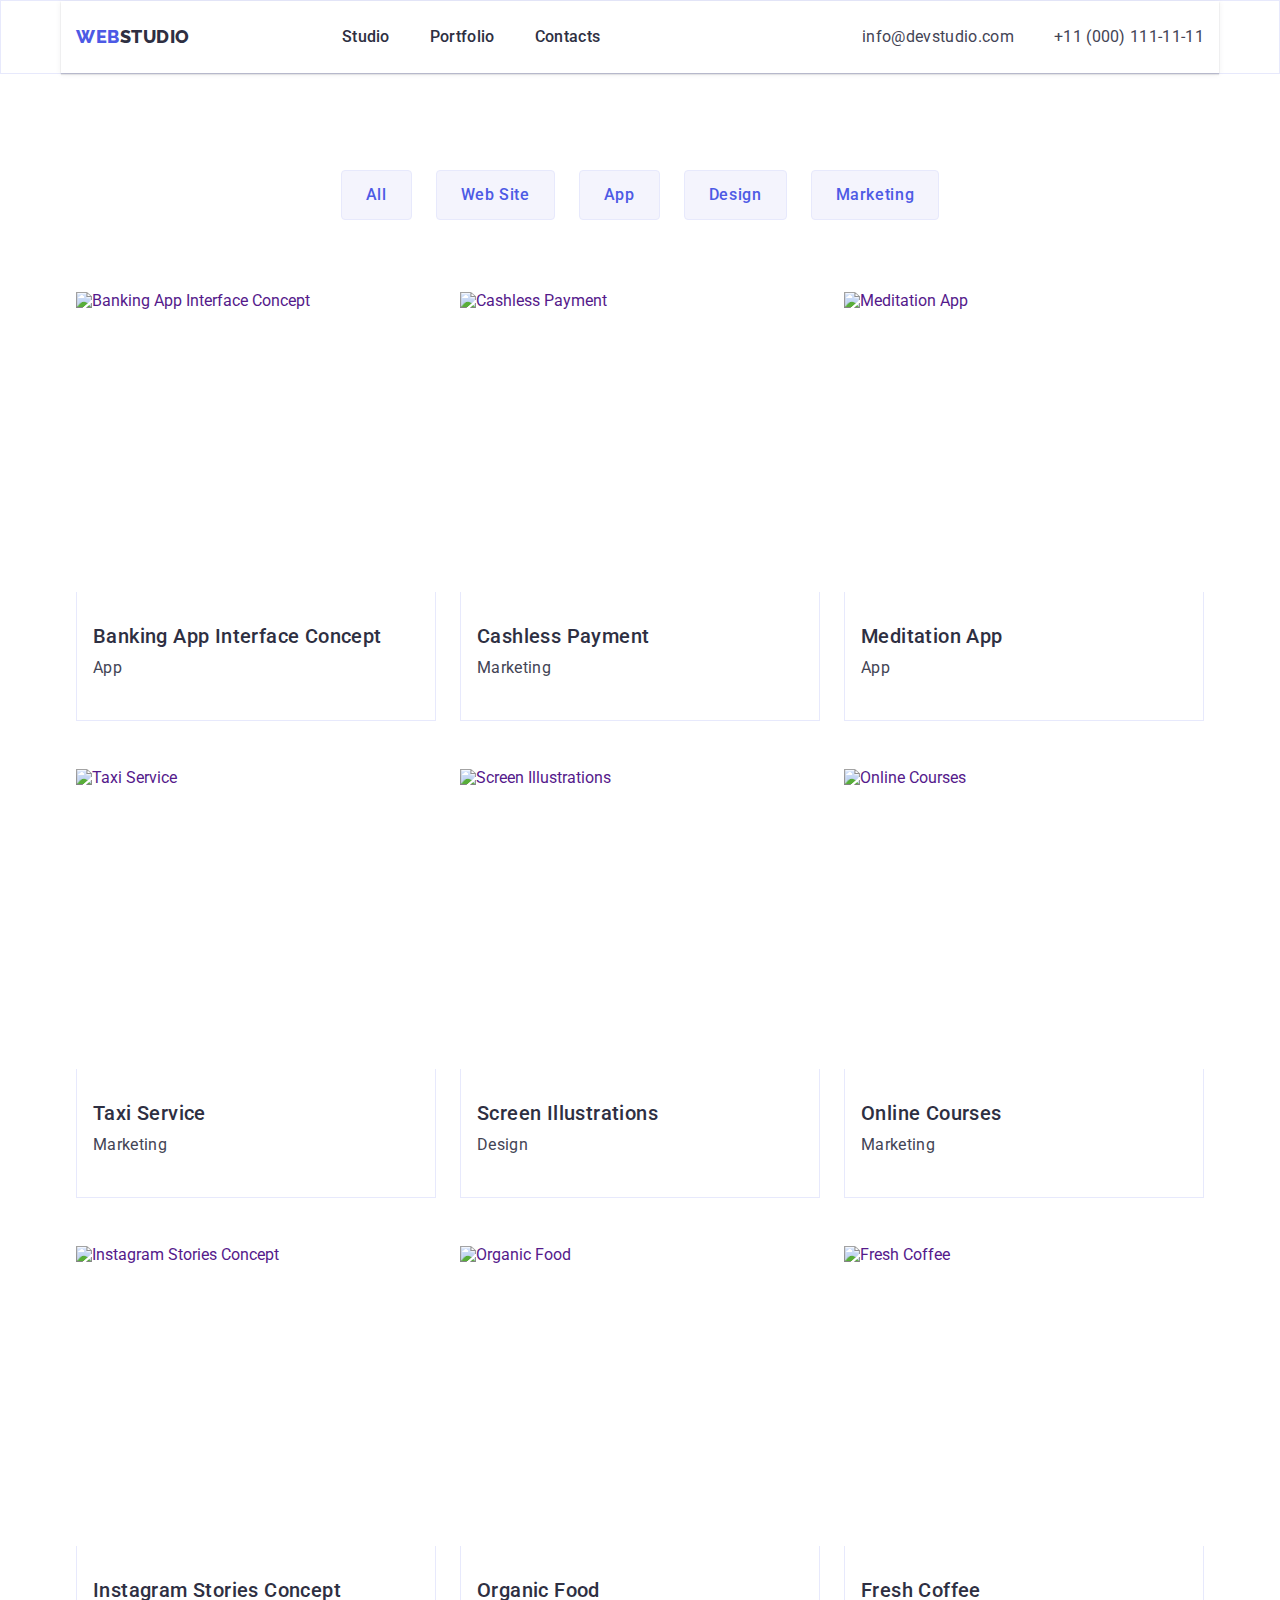
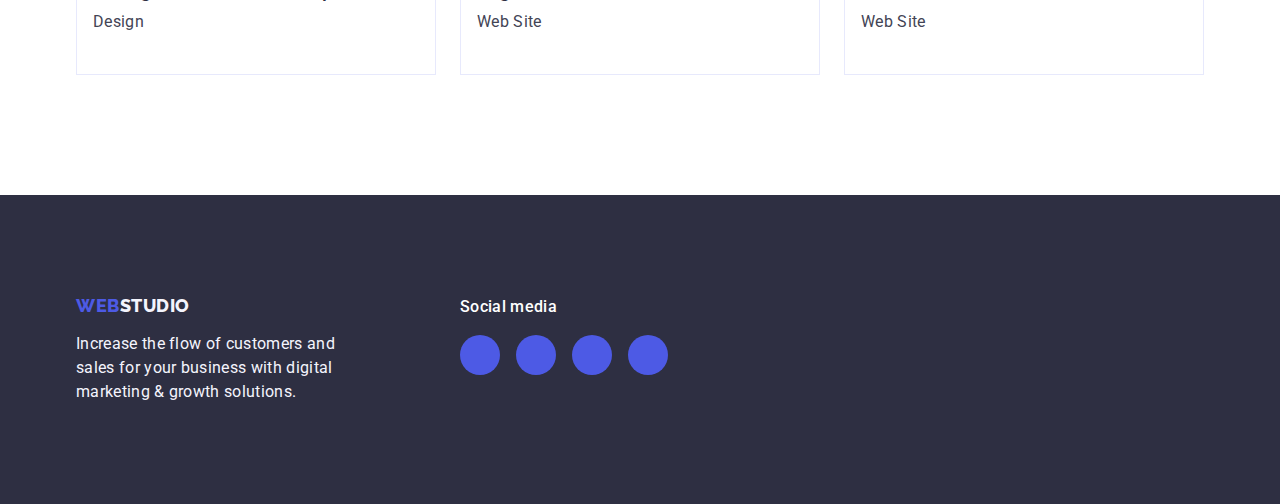
==== portfolio.html @ 28d06167 "1.02" ====
<!DOCTYPE html>
<html lang="en">

<head>
    <meta charset="UTF-8">
    <meta http-equiv="X-UA-Compatible" content="IE=edge">
    <meta name="viewport" content="width=device-width, initial-scale=1.0">
    <title>Portfolio</title>
    <link rel="preconnect" href="https://fonts.googleapis.com">
    <link rel="preconnect" href="https://fonts.gstatic.com" crossorigin>
    <link
        href="https://fonts.googleapis.com/css2?family=Raleway:wght@800&family=Roboto:wght@400;500;700;900&display=swap"
        rel="stylesheet">
    <link rel="stylesheet"
        href="https://cdnjs.cloudflare.com/ajax/libs/modern-normalize/1.1.0/modern-normalize.min.css">
    <link rel="stylesheet" href="./css/styles.css">
</head>

<body>
    <!-- Top -->
    <header class="page-header">
        <div class="container page-header-container">
            <nav class="page-navigation">
                <!-- Logo -->
                <a class="logo link logo-web-color" href="./index.html">Web<span
                        class="logo-secondary-color-theme-light">Studio</span></a>

                <!-- Navigation -->
                <ul class="menu list">
                    <li class="menu-item">
                        <a class="menu-link link" href="./index.html">Studio</a>
                    </li>
                    <li class="menu-item">
                        <a class="menu-link link" href="./portfolio.html">Portfolio</a>
                    </li>
                    <li class="menu-item">
                        <a class="menu-link link" href="">Contacts</a>
                    </li>
                </ul>
            </nav>

            <!-- Contacts -->
            <address class="header-address">
                <ul class="list address-list">
                    <li>
                        <a class="contact-link link" href="mailto:info@devstudio.com">info@devstudio.com</a>
                    </li>
                    <li>
                        <a class="contact-link link" href="tel:+110001111111">+11 (000) 111-11-11</a>
                    </li>
                </ul>
            </address>
        </div>
    </header>

    <!-- Main -->
    <main>
        <section class="porfolio-main">
            <div class="container">
                <h1 hidden>Portfolio</h1>
                <ul class="list portfolio-btns">
                    <li>
                        <button class="portfolio-filter-btn" type="button">All</button>
                    </li>
                    <li>
                        <button class="portfolio-filter-btn" type="button">Web Site</button>
                    </li>
                    <li>
                        <button class="portfolio-filter-btn" type="button">App</button>
                    </li>
                    <li>
                        <button class="portfolio-filter-btn" type="button">Design</button>
                    </li>
                    <li>
                        <button class="portfolio-filter-btn" type="button">Marketing</button>
                    </li>
                </ul>

                <ul class="list portfolio-img">
                    <li class="portfolio-list">
                        <a href="" class="link">
                            <img src="./images/portfolio/img1.jpg" alt="Banking App Interface Concept" width="360"
                                height="300">
                            <div class="portfolio-img-text-content">
                                <h2 class="header-list portfolio-header-list">Banking App Interface Concept</h2>
                                <p class="description">App</p>
                            </div>
                        </a>

                    </li>
                    <li class="portfolio-list">
                        <a href="" class="link">
                            <img src="./images/portfolio/img2.jpg" alt="Cashless Payment" width="360" height="300">
                            <div class="portfolio-img-text-content">
                                <h2 class="header-list portfolio-header-list">Cashless Payment</h2>
                                <p class="description">Marketing</p>
                            </div>
                        </a>
                    </li>
                    <li class="portfolio-list">
                        <a href="" class="link">
                            <img src="./images/portfolio/img3.jpg" alt="Meditation App" width="360" height="300">
                            <div class="portfolio-img-text-content">
                                <h2 class="header-list portfolio-header-list">Meditation App</h2>
                                <p class="description">App</p>
                            </div>
                        </a>
                    </li>
                    <li class="portfolio-list">
                        <a href="" class="link">
                            <img src="./images/portfolio/img4.jpg" alt="Taxi Service" width="360" height="300">
                            <div class="portfolio-img-text-content">
                                <h2 class="header-list portfolio-header-list">Taxi Service</h2>
                                <p class="description">Marketing</p>
                            </div>
                        </a>
                    </li>
                    <li class="portfolio-list">
                        <a href="" class="link">
                            <img src="./images/portfolio/img5.jpg" alt="Screen Illustrations" width="360" height="300">
                            <div class="portfolio-img-text-content">
                                <h2 class="header-list portfolio-header-list">Screen Illustrations</h2>
                                <p class="description">Design</p>
                            </div>
                        </a>
                    </li>
                    <li class="portfolio-list">
                        <a href="" class="link">
                            <img src="./images/portfolio/img6.jpg" alt="Online Courses" width="360" height="300">
                            <div class="portfolio-img-text-content">
                                <h2 class="header-list portfolio-header-list">Online Courses</h2>
                                <p class="description">Marketing</p>
                            </div>
                        </a>
                    </li>
                    <li class="portfolio-list">
                        <a href="" class="link">
                            <img src="./images/portfolio/img7.jpg" alt="Instagram Stories Concept" width="360"
                                height="300">
                            <div class="portfolio-img-text-content">
                                <h2 class="header-list portfolio-header-list">Instagram Stories Concept</h2>
                                <p class="description">Design</p>
                            </div>
                        </a>
                    </li>
                    <li class="portfolio-list">
                        <a href="" class="link">
                            <img src="./images/portfolio/img8.jpg" alt="Organic Food" width="360" height="300">
                            <div class="portfolio-img-text-content">
                                <h2 class="header-list portfolio-header-list">Organic Food</h2>
                                <p class="description">Web Site</p>
                            </div>
                        </a>
                    </li>
                    <li class="portfolio-list">
                        <a href="" class="link">
                            <img src="./images/portfolio/img9.jpg" alt="Fresh Coffee" width="360" height="300">
                            <div class="portfolio-img-text-content">
                                <h2 class="header-list portfolio-header-list">Fresh Coffee</h2>
                                <p class="description">Web Site</p>
                            </div>
                        </a>
                    </li>
                </ul>
            </div>
        </section>
    </main>

    <!-- Bot -->
    <footer class="footer-styles">
        <div class="container footer-container">
            <div class="footer-left">
                <a class="logo link logo-web-color logo-footer" href="./index.html">Web<span
                        class="logo-sendary-color-theme-dark">Studio</span></a>
                <p class="footer-description">
                    Increase the flow of customers and sales for your business with digital marketing & growth
                    solutions.
                </p>
            </div>

            <div class="social-media">
                <p class="social-media-text">Social media</p>
                <ul class="social-list-theme-dark list">
                    <li class="social-list-item">
                        <a href="" class="social-list-link social-list-link-theme-dark">
                            <svg class="social-list-icon" aria-label="instagram icon" width="24" height="24">
                                <use href="./images/icons.svg#icon-instagram"></use>
                            </svg>
                        </a>
                    </li>
                    <li class="social-list-item">
                        <a href="" class="social-list-link social-list-link-theme-dark">
                            <svg class="social-list-icon" aria-label="twitter icon" width="24" height="24">
                                <use href="./images/icons.svg#icon-twitter"></use>
                            </svg>
                        </a>
                    </li>
                    <li class="social-list-item">
                        <a href="" class="social-list-link social-list-link-theme-dark">
                            <svg class="social-list-icon" aria-label="facebook icon" width="24" height="24">
                                <use href="./images/icons.svg#icon-facebook"></use>
                            </svg>
                        </a>
                    </li>
                    <li class="social-list-item">
                        <a href="" class="social-list-link social-list-link-theme-dark">
                            <svg class="social-list-icon" aria-label="linkedin icon" width="24" height="24">
                                <use href="./images/icons.svg#icon-linkedin"></use>
                            </svg>
                        </a>
                    </li>
                </ul>
            </div>
        </div>

    </footer>
</body>

</html>
---- css/styles.css ----
/* Variables========== */
:root {
    --accent-color: #404BBF;
    --dark-theme-section-background-color: #2E2F42;
    --light-theme-section-background-color: #FFFFFF;
    --logo-web-color: #4D5AE5;
    --logo-secondary-color-theme-light: #2E2F42;
    --menu-link-color: #2E2F42;
    --description-text-color: #434455;
}

/* /==========Variables */


/* Reset styles========== */
.list {
    list-style: none;
}

.link {
    text-decoration: none;
}

button {
    cursor: pointer;
}

h1,
h2,
h3,
p {
    margin-top: 0;
    margin-bottom: 0;
}

ul,
ol {
    margin-top: 0;
    margin-bottom: 0;
    padding-left: 0;
}

img {
    display: block;
}

/* ==========/Reset styles */


/* Body========== */
body {
    font-family: 'Roboto', sans-serif;
    color: #434455;
    background-color: var(--light-theme-section-background-color);
}

/* ==========/Body */


/* Container========== */
.container {
    width: 1158px;
    margin-left: auto;
    margin-right: auto;
    padding-left: 15px;
    padding-right: 15px;
}

/* ==========/Container */


/* Header========== */
.menu-link {
    font-weight: 500;
    font-size: 16px;
    line-height: 1.5;
    letter-spacing: 0.02em;
    color: var(--menu-link-color);
    padding: 24px 0;
}

.contact-link {
    display: block;
    font-weight: 400;
    font-size: 16px;
    line-height: 1.5;
    letter-spacing: 0.02em;
    color: #434455;
}

.header-list {
    font-weight: 500;
    font-size: 20px;
    line-height: 1.2;
    letter-spacing: 0.02em;
    color: var(--menu-link-color);
}

.page-navigation {
    display: flex;
    align-items: center;
    column-gap: 76px;
}

.page-header {
    display: flex;
    align-items: center;
    border: 1px solid #E7E9FC;
}

.menu {
    display: flex;
    gap: 40px;
}

.address-list {
    display: flex;
    gap: 40px;
}

.page-header-container {
    display: flex;
    align-items: center;
    box-shadow: 0px 2px 1px rgba(46, 47, 66, 0.08), 0px 1px 1px rgba(46, 47, 66, 0.16), 0px 1px 6px rgba(46, 47, 66, 0.08);
}

.menu-item {
    display: block;
    padding: 24px 0;
}

.header-address {
    font-style: normal;
    margin-left: auto;
}

/* ==========/Header */


/* Logo========== */
.logo {
    font-family: 'Raleway', sans-serif;
    font-weight: 800;
    font-size: 18px;
    line-height: 1.17;
    display: flex;
    align-items: center;
    letter-spacing: 0.03em;
    text-transform: uppercase;
    margin-right: 76px;
}

.logo-web-color {
    color: var(--logo-web-color);
}

.logo-secondary-color-theme-light {
    color: var(--logo-secondary-color-theme-light);
}

.logo-sendary-color-theme-dark {
    color: #F4F4FD;
}

/* ==========/Logo */


/* Section========== */
.section {
    padding-top: 120px;
    padding-bottom: 120px;
}

/* ==========/Section */


/* Links========== */
.contact-link:hover,
.contact-link:focus,
.menu-link:hover,
.menu-link:focus {
    color: var(--accent-color);
}

.social-list-link {
    display: flex;
    justify-content: center;
    align-items: center;
    width: 40px;
    height: 40px;
    border-radius: 50%;
    background-color: var(--logo-web-color);
}

.social-list-link:hover,
.social-list-link:focus {
    background-color: var(--accent-color);
}

.social-list-link-theme-dark:hover,
.social-list-link-theme-dark:focus {
    background-color: #31D0AA;
}




/* ==========/Links */


/* Hero========== */
.hero-header {
    font-weight: 700;
    font-size: 56px;
    line-height: 1.07;
    text-align: center;
    letter-spacing: 0.02em;
    color: #FFFFFF;
    margin-bottom: 48px;
    max-width: 496px;
}

.hero {
    width: 1440px;
    display: flex;
    flex-direction: column;
    align-items: center;
    justify-content: center;
}

.hero-section {
    padding: 188px 0;
    background-color: var(--dark-theme-section-background-color);
    background-image: linear-gradient(rgba(46, 47, 66, 0.7), rgba(46, 47, 66, 0.7)), url(../images/index/people-office.jpg);
    background-repeat: no-repeat;
    background-size: cover;
    background-position: center;
    max-width: 1440px;
    margin-left: auto;
    margin-right: auto;
}

.hero-btn {
    align-items: center;
    padding: 16px 32px;
    gap: 10px;
    box-shadow: 0px 4px 4px rgba(0, 0, 0, 0.15);
    border-radius: 4px;
}

.modal-open-btn {
    display: block;
    min-width: 169px;
    font-weight: 500;
    font-size: 16px;
    line-height: 1.5;
    letter-spacing: 0.04em;
    color: #FFFFFF;
    background-color: #4D5AE5;
    height: 56px;
    border: none;
    margin-left: auto;
    margin-right: auto;
    align-items: center;
}

.modal-open-btn:hover,
.modal-open-btn:focus {
    background-color: var(--accent-color);
}

/* ==========/Hero */


/* About========== */

.about-item {
    width: calc((100% - 72px) / 4);
}

.about-section {
    padding: 120px 0;
}

.about {
    display: flex;
    gap: 24px;
}

.about-header {
    margin-bottom: 8px;
}

.about-item-box {
    height: 112px;
    width: 264px;
    background-color: #F4F4FD;
    border-radius: 4px;
    display: flex;
    justify-content: center;
    align-items: center;
    margin-bottom: 8px;
}

.about-item-icon {
    width: 64px;
    height: 64px;
}

/* ==========About */


/* Acivity========== */
.activity {
    display: flex;
    gap: 24px;
    flex-basis: calc((100% - 48px) / 3);
}

.activity-section {
    padding-bottom: 120px;
}

/* ==========/Activity */


/* Team section========== */
.team-section {
    background-color: #F4F4FD;
    padding: 120px 0;
}

.team-list {
    background-color: #FFFFFF;
    border-radius: 0px 0px 4px 4px;
    box-shadow: 0px 1px 6px rgba(46, 47, 66, 0.08), 0px 1px 1px rgba(46, 47, 66, 0.16), 0px 2px 1px rgba(46, 47, 66, 0.08);
}

.team {
    display: flex;
    gap: 24px;
    text-align: center;
    flex-basis: calc((100% - 72px) / 4);
}

.team-list-text-content {
    padding: 32px 0;
}

.crew {
    margin-bottom: 8px;
}

/* ==========/Team section */


/* Customers========== */

.customers-list {
    display: flex;
    justify-content: center;
    gap: 24px;
}

.customers-list-link {
    display: flex;
    justify-content: center;
    align-items: center;
    width: 168px;
    height: 88px;
    border: 1px solid #8E8F99;
    border-radius: 4px;
    color: #8e8f99;
}

.customers-list-link:hover,
.customers-list-link:focus {
    border: 1px solid #404bbf;
    color: #404bbf;
}

.customers-list-link:hover .customers-list-icon,
.customers-list-link:focus .customers-list-icon {
    fill: #404bbf;
}

.customers-list-icon {
    fill: currentColor;
}

/* ==========/Customers */


/* Footer========== */
.footer-description {
    font-size: 16px;
    line-height: 1.5;
    letter-spacing: 0.02em;
    color: #F4F4FD;
    max-width: 264px;
}

.footer-styles {
    background-color: var(--dark-theme-section-background-color);
    padding: 100px 0;
}


.footer-text {
    box-sizing: content-box;
    margin-left: 0;
}

.logo-footer {
    display: inline-block;
    margin-bottom: 16px;
}

.footer-container {
    display: flex;
    align-items: baseline;
}

.social-media-text {
    font-style: normal;
    font-weight: 500;
    font-size: 16px;
    line-height: 1.5;
    letter-spacing: 0.02em;
    color: #FFFFFF;
    margin-bottom: 16px;
}

.footer-left {
    width: 264px;
    margin-right: 120px;
}

/* ==========/Footer */


/* Descrirtion========== */
.description {
    font-size: 16px;
    line-height: 1.5;
    letter-spacing: 0.02em;
    color: var(--description-text-color);
    margin-bottom: 8px;
}

/* ==========/Description */


/* Titles========== */
.header-section {
    font-weight: 700;
    font-size: 36px;
    line-height: 1.1;
    text-align: center;
    letter-spacing: 0.02em;
    text-transform: capitalize;
    color: #2E2F42;
    margin-bottom: 72px;
}

/* ==========/Titles */


/* Portfolion btns========== */

.porfolio-main {
    padding: 96px 0 120px;
}

.portfolio-filter-btn {
    font-weight: 500;
    font-size: 16px;
    line-height: 1.5;
    display: flex;
    align-items: center;
    text-align: center;
    letter-spacing: 0.04em;
    color: #4D5AE5;
    background: #F4F4FD;
    padding: 12px 24px;
    border: 1px solid #E7E9FC;
    border-radius: 4px;
}

.portfolio-filter-btn:hover,
.portfolio-filter-btn:focus {
    color: #FFFFFF;
    background-color: var(--accent-color);
    border: 1px solid transparent;
    box-shadow: 0px 3px 1px rgba(0, 0, 0, 0.1), 0px 2px 1px rgba(0, 0, 0, 0.08), 0px 2px 2px rgba(0, 0, 0, 0.12);
}

.portfolio-btns {
    display: flex;
    gap: 24px;
    flex-basis: calc((100% - 96px) / 5);
    justify-content: center;
    margin-bottom: 72px;
}

/* ==========/Portfolio btns */


/* Portfolio img========== */

.portfolio-list {
    width: calc((100% - 48px) / 3);
}

.portfolio-img {
    display: flex;
    column-gap: 24px;
    row-gap: 48px;
    flex-wrap: wrap;
}

.portfolio-img-text-content {
    border: 1px solid #E7E9FC;
    border-top: none;
    padding: 32px 16px;
}

.portfolio-header-list {
    margin-bottom: 8px;
}

.portfolio-list:hover,
.portfolio-list:focus {
    box-shadow: 0px 1px 6px rgba(46, 47, 66, 0.08), 0px 1px 1px rgba(46, 47, 66, 0.16), 0px 2px 1px rgba(46, 47, 66, 0.08);
}

/* ==========/Portfolio img */


/* icons========== */

.social-list-icon {
    width: 16px;
    height: 16px;
    fill: #f4f4fd;
}

.social-list {
    display: flex;
    justify-content: center;
    gap: 24px;
}

.social-list-theme-dark {
    display: flex;
    justify-content: center;
    gap: 16px;
    fill: #f4f4fd;
}

/* ==========/icons */
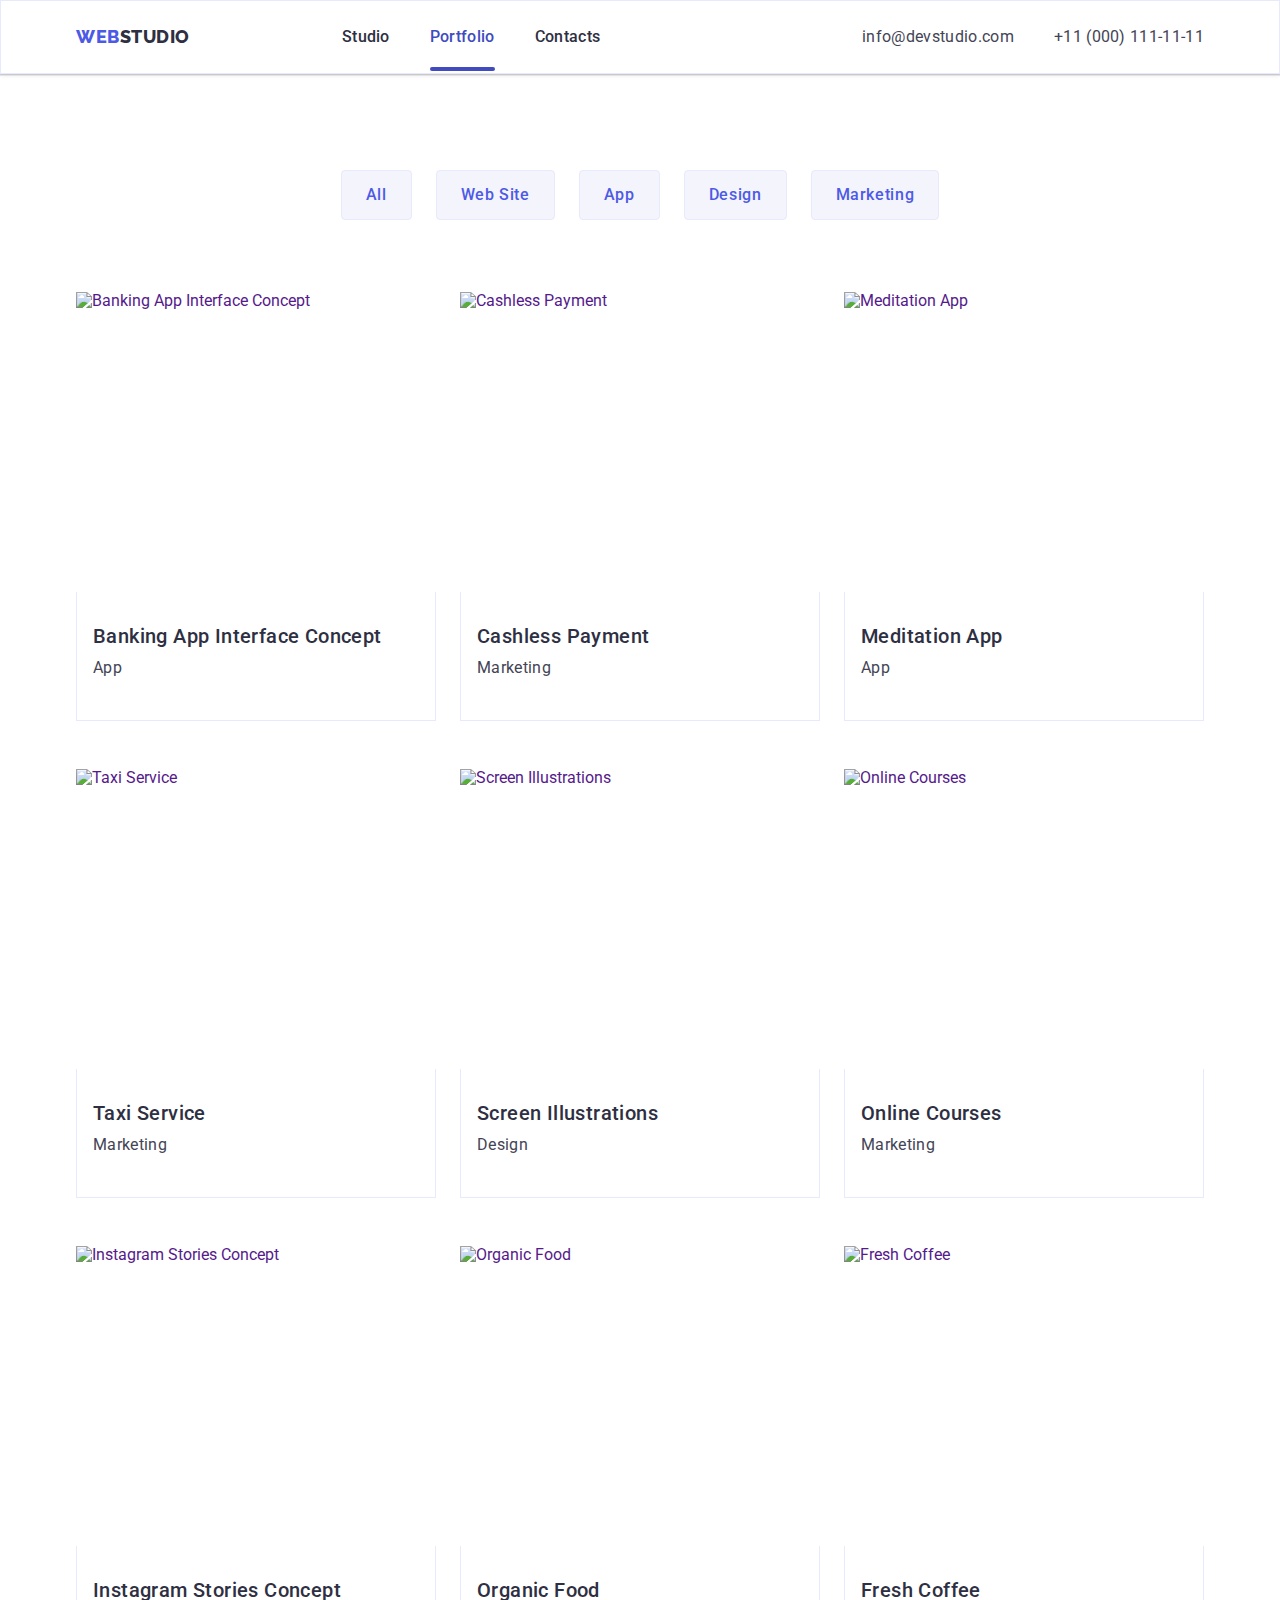
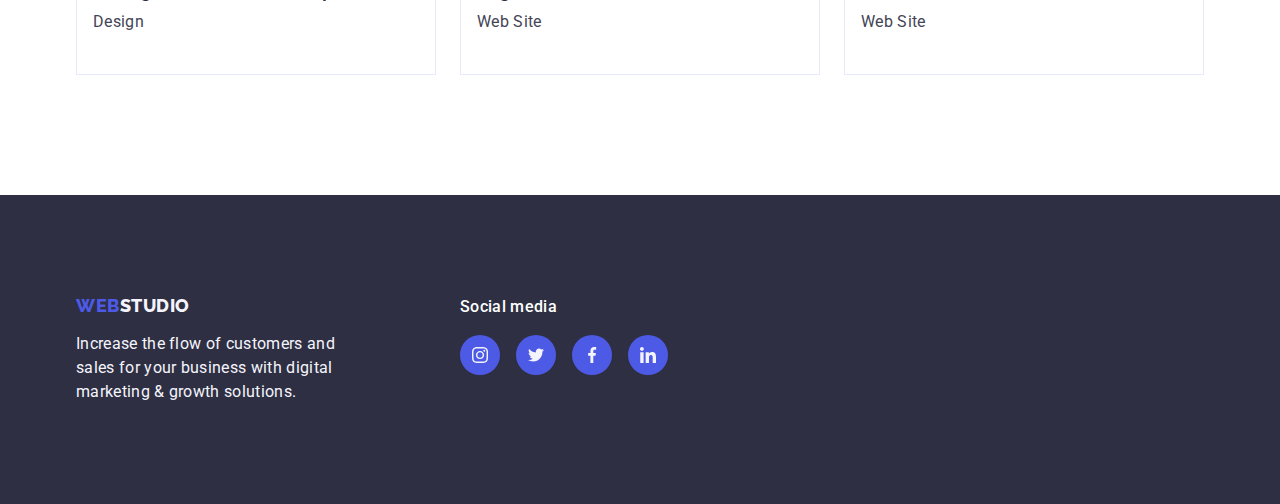
==== commit 0638b0a1: "modal-bth, underline-menu-links" ====
--- a/portfolio.html
+++ b/portfolio.html
@@ -31,7 +31,7 @@
                         <a class="menu-link link" href="./index.html">Studio</a>
                     </li>
                     <li class="menu-item">
-                        <a class="menu-link link" href="./portfolio.html">Portfolio</a>
+                        <a class="menu-link link nav-underline" href="./portfolio.html">Portfolio</a>
                     </li>
                     <li class="menu-item">
                         <a class="menu-link link" href="">Contacts</a>
@@ -78,7 +78,7 @@
 
                 <ul class="list portfolio-img">
                     <li class="portfolio-list">
-                        <a href="" class="link">
+                        <a href="" class="link portfolio-link">
                             <img src="./images/portfolio/img1.jpg" alt="Banking App Interface Concept" width="360"
                                 height="300">
                             <div class="portfolio-img-text-content">
@@ -89,7 +89,7 @@
 
                     </li>
                     <li class="portfolio-list">
-                        <a href="" class="link">
+                        <a href="" class="link portfolio-link">
                             <img src="./images/portfolio/img2.jpg" alt="Cashless Payment" width="360" height="300">
                             <div class="portfolio-img-text-content">
                                 <h2 class="header-list portfolio-header-list">Cashless Payment</h2>
@@ -98,7 +98,7 @@
                         </a>
                     </li>
                     <li class="portfolio-list">
-                        <a href="" class="link">
+                        <a href="" class="link portfolio-link">
                             <img src="./images/portfolio/img3.jpg" alt="Meditation App" width="360" height="300">
                             <div class="portfolio-img-text-content">
                                 <h2 class="header-list portfolio-header-list">Meditation App</h2>
@@ -107,7 +107,7 @@
                         </a>
                     </li>
                     <li class="portfolio-list">
-                        <a href="" class="link">
+                        <a href="" class="link portfolio-link">
                             <img src="./images/portfolio/img4.jpg" alt="Taxi Service" width="360" height="300">
                             <div class="portfolio-img-text-content">
                                 <h2 class="header-list portfolio-header-list">Taxi Service</h2>
@@ -116,7 +116,7 @@
                         </a>
                     </li>
                     <li class="portfolio-list">
-                        <a href="" class="link">
+                        <a href="" class="link portfolio-link">
                             <img src="./images/portfolio/img5.jpg" alt="Screen Illustrations" width="360" height="300">
                             <div class="portfolio-img-text-content">
                                 <h2 class="header-list portfolio-header-list">Screen Illustrations</h2>
@@ -125,7 +125,7 @@
                         </a>
                     </li>
                     <li class="portfolio-list">
-                        <a href="" class="link">
+                        <a href="" class="link portfolio-link">
                             <img src="./images/portfolio/img6.jpg" alt="Online Courses" width="360" height="300">
                             <div class="portfolio-img-text-content">
                                 <h2 class="header-list portfolio-header-list">Online Courses</h2>
@@ -134,7 +134,7 @@
                         </a>
                     </li>
                     <li class="portfolio-list">
-                        <a href="" class="link">
+                        <a href="" class="link portfolio-link">
                             <img src="./images/portfolio/img7.jpg" alt="Instagram Stories Concept" width="360"
                                 height="300">
                             <div class="portfolio-img-text-content">
@@ -144,7 +144,7 @@
                         </a>
                     </li>
                     <li class="portfolio-list">
-                        <a href="" class="link">
+                        <a href="" class="link portfolio-link">
                             <img src="./images/portfolio/img8.jpg" alt="Organic Food" width="360" height="300">
                             <div class="portfolio-img-text-content">
                                 <h2 class="header-list portfolio-header-list">Organic Food</h2>
@@ -153,7 +153,7 @@
                         </a>
                     </li>
                     <li class="portfolio-list">
-                        <a href="" class="link">
+                        <a href="" class="link portfolio-link">
                             <img src="./images/portfolio/img9.jpg" alt="Fresh Coffee" width="360" height="300">
                             <div class="portfolio-img-text-content">
                                 <h2 class="header-list portfolio-header-list">Fresh Coffee</h2>
--- a/css/styles.css
+++ b/css/styles.css
@@ -7,6 +7,7 @@
     --logo-secondary-color-theme-light: #2E2F42;
     --menu-link-color: #2E2F42;
     --description-text-color: #434455;
+    --transition-properties: color 250ms cubic-bezier(0.4, 0, 0.2, 1);
 }
 
 /* /==========Variables */
@@ -77,6 +78,7 @@
     letter-spacing: 0.02em;
     color: var(--menu-link-color);
     padding: 24px 0;
+    transition: var(--transition-properties);
 }
 
 .contact-link {
@@ -106,6 +108,7 @@
     display: flex;
     align-items: center;
     border: 1px solid #E7E9FC;
+    box-shadow: 0px 2px 1px rgba(46, 47, 66, 0.08), 0px 1px 1px rgba(46, 47, 66, 0.16), 0px 1px 6px rgba(46, 47, 66, 0.08);
 }
 
 .menu {
@@ -121,7 +124,6 @@
 .page-header-container {
     display: flex;
     align-items: center;
-    box-shadow: 0px 2px 1px rgba(46, 47, 66, 0.08), 0px 1px 1px rgba(46, 47, 66, 0.16), 0px 1px 6px rgba(46, 47, 66, 0.08);
 }
 
 .menu-item {
@@ -133,6 +135,24 @@
     font-style: normal;
     margin-left: auto;
 }
+
+.nav-underline {
+    position: relative;
+    color: var(--accent-color);
+}
+
+.nav-underline::after {
+    display: flex;
+    position: absolute;
+    left: 0;
+    bottom: -1px;
+    content: "";
+    width: 100%;
+    height: 4px;
+    border-radius: 2px;
+    background-color: var(--accent-color);
+}
+
 
 /* ==========/Header */
 
@@ -529,9 +549,13 @@
     margin-bottom: 8px;
 }
 
-.portfolio-list:hover,
-.portfolio-list:focus {
+.portfolio-link:hover,
+.portfolio-link:focus {
     box-shadow: 0px 1px 6px rgba(46, 47, 66, 0.08), 0px 1px 1px rgba(46, 47, 66, 0.16), 0px 2px 1px rgba(46, 47, 66, 0.08);
+}
+
+.portfolio-link {
+    display: block;
 }
 
 /* ==========/Portfolio img */
@@ -558,4 +582,49 @@
     fill: #f4f4fd;
 }
 
-/* ==========/icons */+/* ==========/icons */
+
+
+/* Backdrop========== */
+.backdrop {
+    position: fixed;
+    top: 0;
+    left: 0;
+    width: 100%;
+    height: 100%;
+    background-color: rgba(46, 47, 66, 0.4);
+}
+
+.modal {
+    position: absolute;
+    top: 50%;
+    left: 50%;
+    transform: translate(-50%, -50%);
+
+    width: 408px;
+    height: 584px;
+    background-color: #FCFCFC;
+}
+
+.modal-close-btn {
+    position: absolute;
+    top: 24px;
+    right: 24px;
+    display: flex;
+    align-items: center;
+    justify-content: center;
+    width: 24px;
+    height: 24px;
+    padding: 0;
+    border: 1px solid rgba(0, 0, 0, 0.1);
+    border-radius: 50%;
+    background-color: #E7E9FC;
+}
+
+.is-hidden {
+    opacity: 0;
+    visibility: hidden;
+    pointer-events: none;
+}
+
+/* ==========/Backdrop */